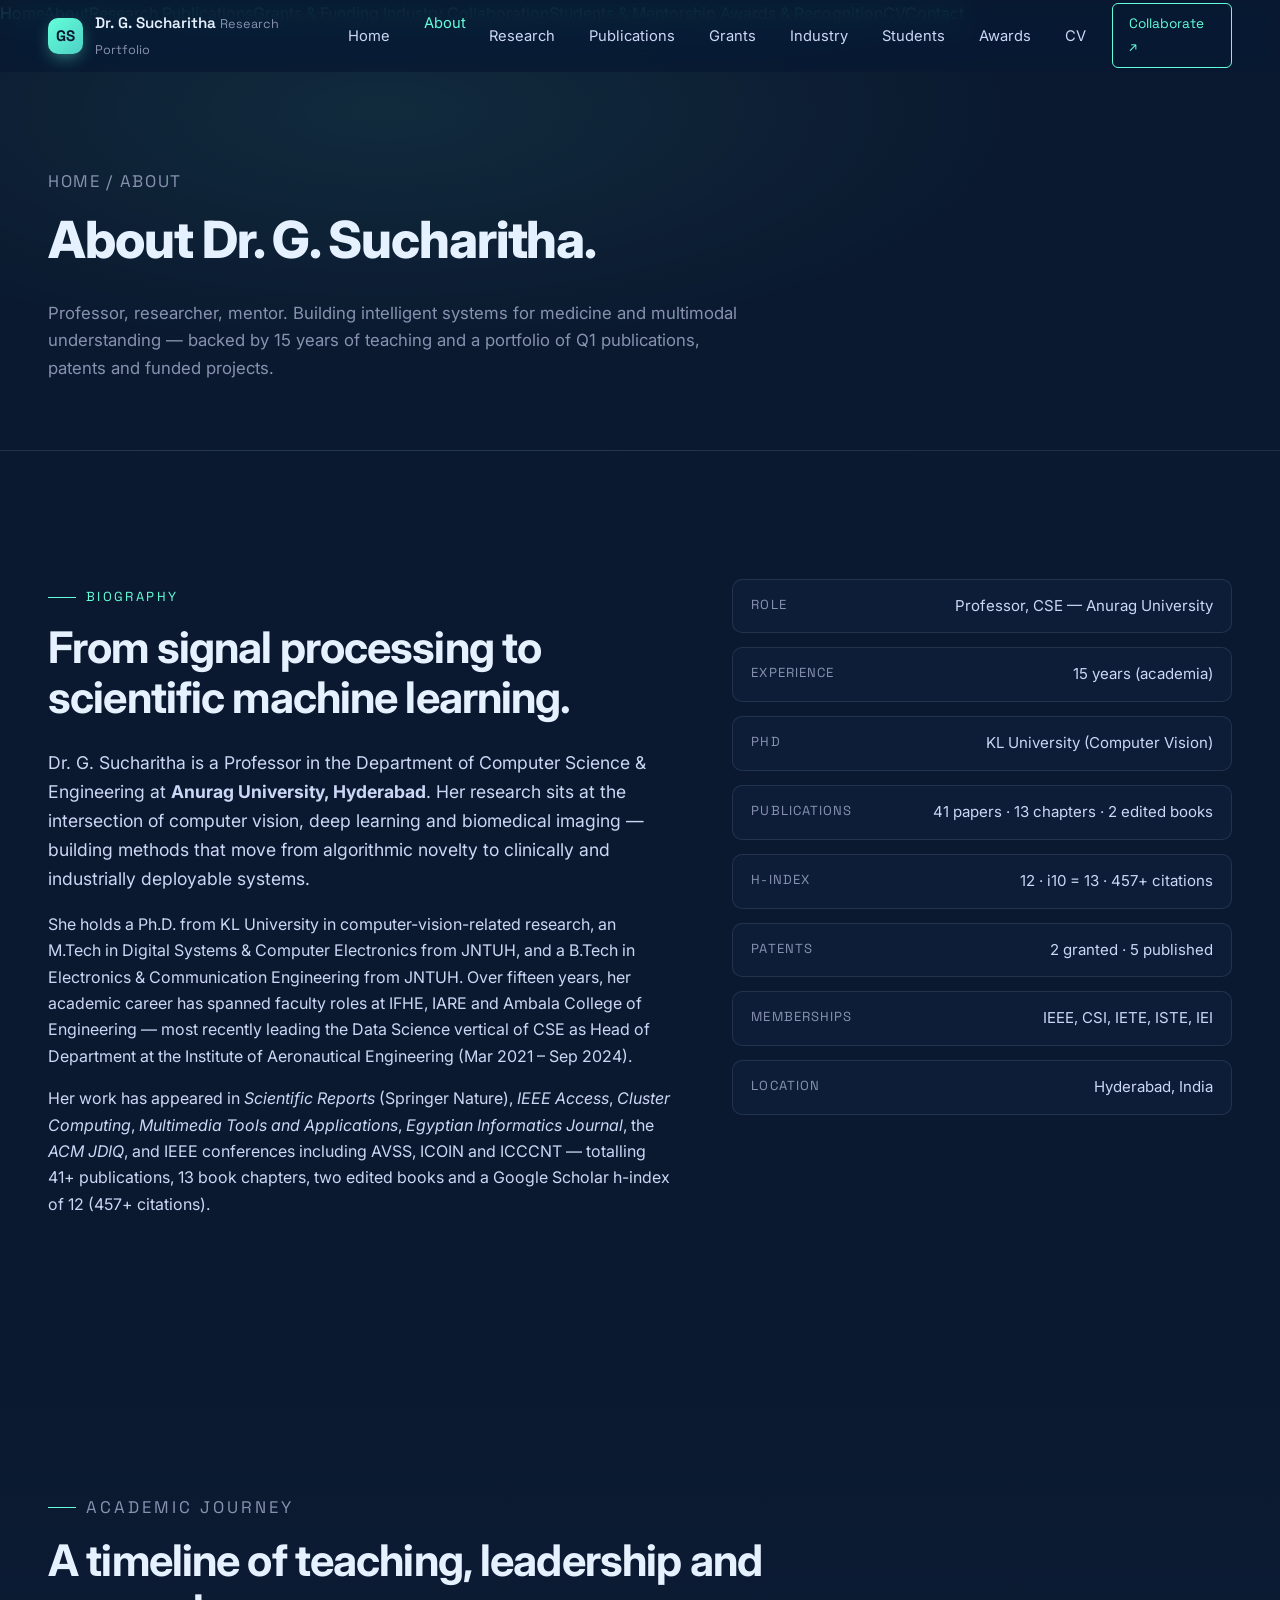
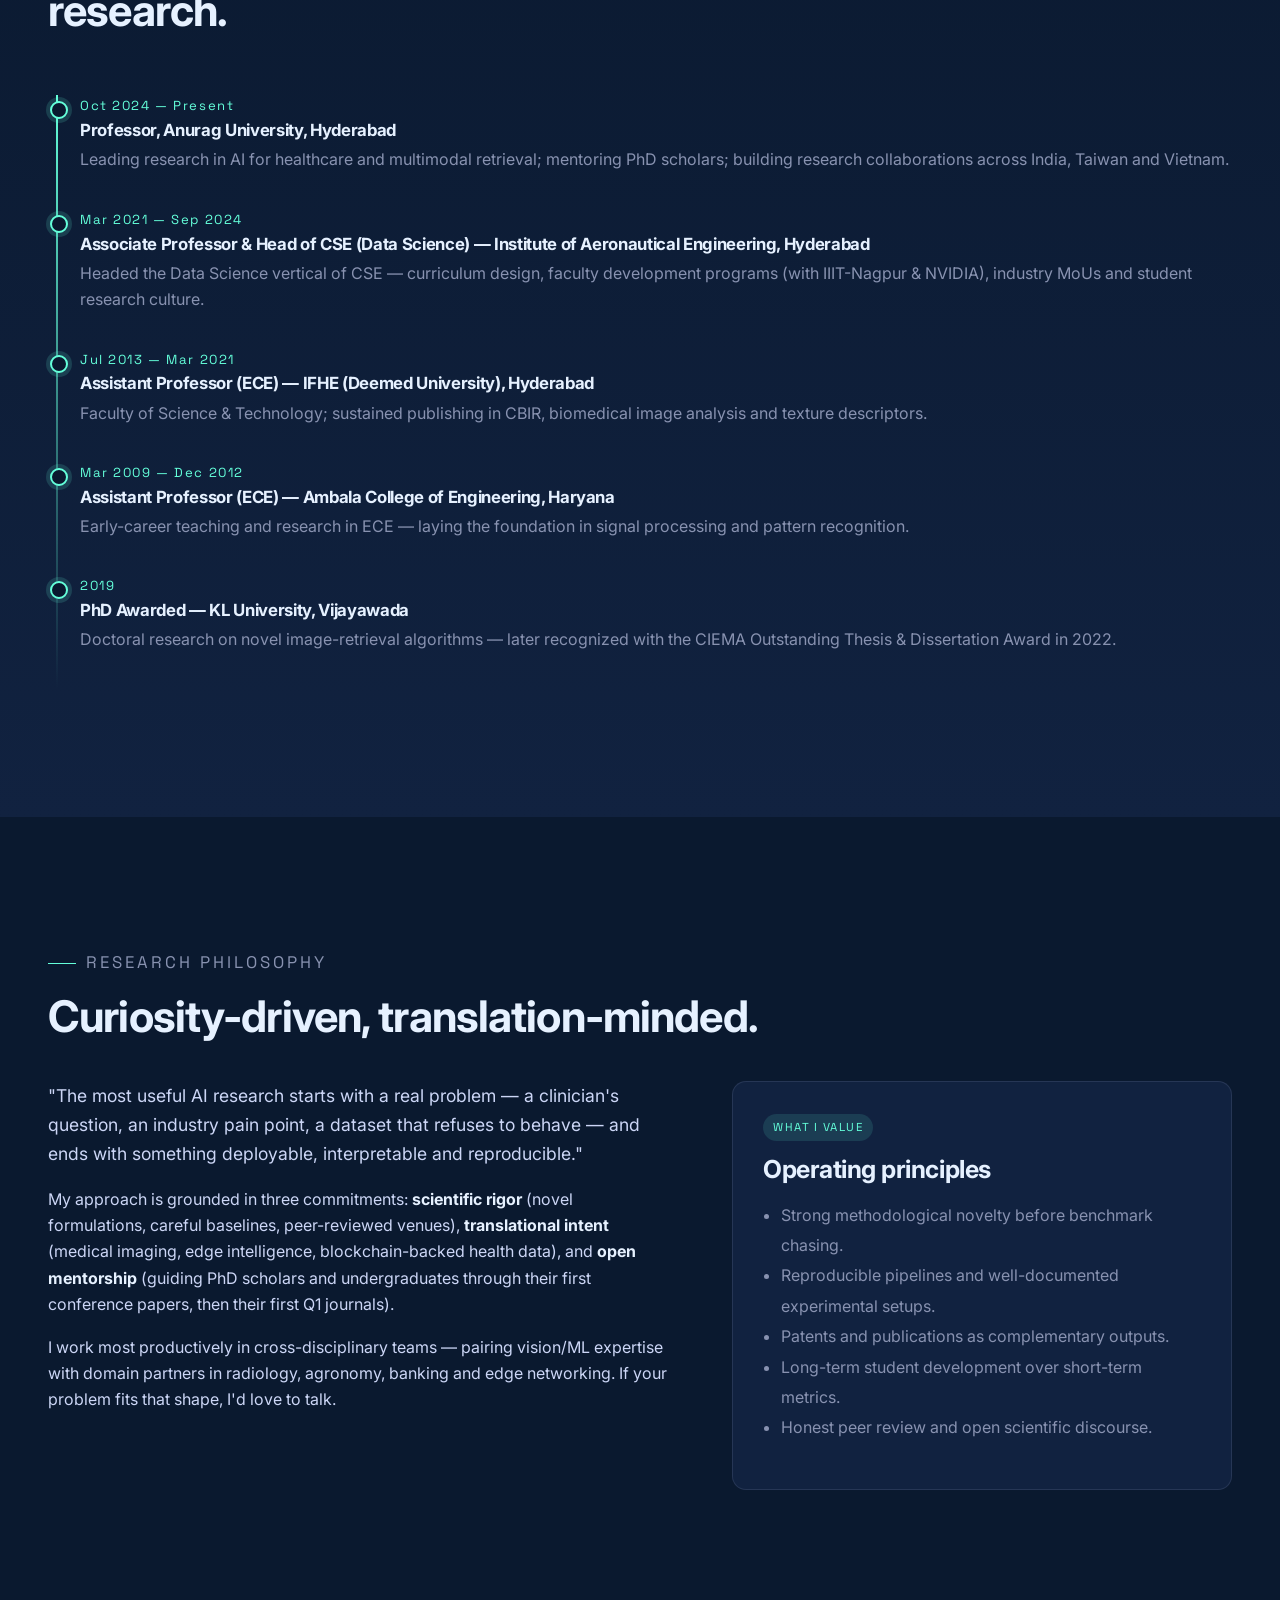
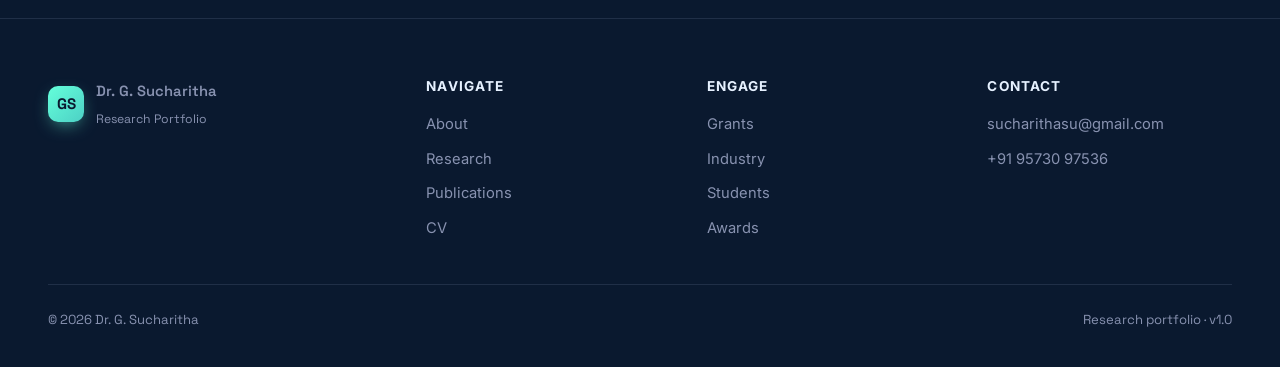
==== about.html @ 59e5d4a0 "Add files via upload" ====
<!DOCTYPE html>
<html lang="en">
<head>
<meta charset="UTF-8" />
<meta name="viewport" content="width=device-width, initial-scale=1" />
<title>About · Dr. G. Sucharitha</title>
<meta name="description" content="Academic biography, journey and research philosophy of Dr. G. Sucharitha, Professor of CSE." />
<link rel="preconnect" href="https://fonts.googleapis.com" />
<link rel="preconnect" href="https://fonts.gstatic.com" crossorigin />
<link href="https://fonts.googleapis.com/css2?family=Inter:wght@400;500;600;700;800&family=Space+Grotesk:wght@500;600;700&display=swap" rel="stylesheet" />
<link rel="stylesheet" href="assets/css/style.css" />
</head>
<body>
<div class="scroll-bar"></div>

<header class="nav">
  <div class="container nav-inner">
    <a href="index.html" class="brand"><span class="brand-mark">GS</span><span>Dr. G. Sucharitha <small>Research Portfolio</small></span></a>
    <nav><ul class="nav-links">
      <li><a href="index.html">Home</a></li><li><a href="about.html">About</a></li>
      <li><a href="research.html">Research</a></li><li><a href="publications.html">Publications</a></li>
      <li><a href="grants.html">Grants</a></li><li><a href="industry.html">Industry</a></li>
      <li><a href="students.html">Students</a></li><li><a href="awards.html">Awards</a></li>
      <li><a href="cv.html">CV</a></li>
    </ul></nav>
    <a class="nav-cta" href="contact.html">Collaborate ↗</a>
    <button class="nav-burger" aria-label="Menu" aria-expanded="false">
      <svg viewBox="0 0 24 24" fill="none" stroke="currentColor" stroke-width="2"><path d="M3 6h18M3 12h18M3 18h18"/></svg>
    </button>
  </div>
</header>
<div class="nav-drawer">
  <a href="index.html">Home</a><a href="about.html">About</a><a href="research.html">Research</a>
  <a href="publications.html">Publications</a><a href="grants.html">Grants &amp; Funding</a>
  <a href="industry.html">Industry Collaboration</a><a href="students.html">Students &amp; Mentorship</a>
  <a href="awards.html">Awards &amp; Recognition</a><a href="cv.html">CV</a><a href="contact.html">Contact</a>
</div>

<main>

<section class="page-head">
  <div class="container">
    <p class="crumbs"><a href="index.html">Home</a> / About</p>
    <h1>About Dr. G. Sucharitha.</h1>
    <p>Professor, researcher, mentor. Building intelligent systems for medicine and multimodal understanding — backed by 15 years of teaching and a portfolio of Q1 publications, patents and funded projects.</p>
  </div>
</section>

<section class="section">
  <div class="container two-col">
    <div class="reveal">
      <p class="eyebrow">Biography</p>
      <h2>From signal processing to scientific machine learning.</h2>
      <p class="lead">Dr. G. Sucharitha is a Professor in the Department of Computer Science &amp; Engineering at <strong>Anurag University, Hyderabad</strong>. Her research sits at the intersection of computer vision, deep learning and biomedical imaging — building methods that move from algorithmic novelty to clinically and industrially deployable systems.</p>
      <p>She holds a Ph.D. from KL University in computer-vision-related research, an M.Tech in Digital Systems &amp; Computer Electronics from JNTUH, and a B.Tech in Electronics &amp; Communication Engineering from JNTUH. Over fifteen years, her academic career has spanned faculty roles at IFHE, IARE and Ambala College of Engineering — most recently leading the Data Science vertical of CSE as Head of Department at the Institute of Aeronautical Engineering (Mar 2021 – Sep 2024).</p>
      <p>Her work has appeared in <em>Scientific Reports</em> (Springer Nature), <em>IEEE Access</em>, <em>Cluster Computing</em>, <em>Multimedia Tools and Applications</em>, <em>Egyptian Informatics Journal</em>, the <em>ACM JDIQ</em>, and IEEE conferences including AVSS, ICOIN and ICCCNT — totalling 41+ publications, 13 book chapters, two edited books and a Google Scholar h-index of 12 (457+ citations).</p>
    </div>

    <aside class="reveal reveal-delay-1">
      <ul class="fact-list">
        <li><span class="k">Role</span><span>Professor, CSE — Anurag University</span></li>
        <li><span class="k">Experience</span><span>15 years (academia)</span></li>
        <li><span class="k">PhD</span><span>KL University (Computer Vision)</span></li>
        <li><span class="k">Publications</span><span>41 papers · 13 chapters · 2 edited books</span></li>
        <li><span class="k">h-index</span><span>12 · i10 = 13 · 457+ citations</span></li>
        <li><span class="k">Patents</span><span>2 granted · 5 published</span></li>
        <li><span class="k">Memberships</span><span>IEEE, CSI, IETE, ISTE, IEI</span></li>
        <li><span class="k">Location</span><span>Hyderabad, India</span></li>
      </ul>
    </aside>
  </div>
</section>

<section class="section section-alt">
  <div class="container">
    <div class="section-title reveal">
      <p class="eyebrow">Academic Journey</p>
      <h2>A timeline of teaching, leadership and research.</h2>
    </div>

    <div class="timeline">
      <div class="tl-item reveal">
        <div class="tl-year">Oct 2024 — Present</div>
        <h4>Professor, Anurag University, Hyderabad</h4>
        <p>Leading research in AI for healthcare and multimodal retrieval; mentoring PhD scholars; building research collaborations across India, Taiwan and Vietnam.</p>
      </div>
      <div class="tl-item reveal">
        <div class="tl-year">Mar 2021 — Sep 2024</div>
        <h4>Associate Professor &amp; Head of CSE (Data Science) — Institute of Aeronautical Engineering, Hyderabad</h4>
        <p>Headed the Data Science vertical of CSE — curriculum design, faculty development programs (with IIIT-Nagpur &amp; NVIDIA), industry MoUs and student research culture.</p>
      </div>
      <div class="tl-item reveal">
        <div class="tl-year">Jul 2013 — Mar 2021</div>
        <h4>Assistant Professor (ECE) — IFHE (Deemed University), Hyderabad</h4>
        <p>Faculty of Science &amp; Technology; sustained publishing in CBIR, biomedical image analysis and texture descriptors.</p>
      </div>
      <div class="tl-item reveal">
        <div class="tl-year">Mar 2009 — Dec 2012</div>
        <h4>Assistant Professor (ECE) — Ambala College of Engineering, Haryana</h4>
        <p>Early-career teaching and research in ECE — laying the foundation in signal processing and pattern recognition.</p>
      </div>
      <div class="tl-item reveal">
        <div class="tl-year">2019</div>
        <h4>PhD Awarded — KL University, Vijayawada</h4>
        <p>Doctoral research on novel image-retrieval algorithms — later recognized with the CIEMA Outstanding Thesis &amp; Dissertation Award in 2022.</p>
      </div>
    </div>
  </div>
</section>

<section class="section">
  <div class="container">
    <div class="section-title reveal" style="margin-bottom:40px;">
      <p class="eyebrow">Research Philosophy</p>
      <h2>Curiosity-driven, translation-minded.</h2>
    </div>
    <div class="two-col">
      <div class="reveal">
        <p class="lead">"The most useful AI research starts with a real problem — a clinician's question, an industry pain point, a dataset that refuses to behave — and ends with something deployable, interpretable and reproducible."</p>
        <p>My approach is grounded in three commitments: <strong style="color:var(--c-text-strong)">scientific rigor</strong> (novel formulations, careful baselines, peer-reviewed venues), <strong style="color:var(--c-text-strong)">translational intent</strong> (medical imaging, edge intelligence, blockchain-backed health data), and <strong style="color:var(--c-text-strong)">open mentorship</strong> (guiding PhD scholars and undergraduates through their first conference papers, then their first Q1 journals).</p>
        <p>I work most productively in cross-disciplinary teams — pairing vision/ML expertise with domain partners in radiology, agronomy, banking and edge networking. If your problem fits that shape, I'd love to talk.</p>
      </div>
      <div class="reveal reveal-delay-1">
        <div class="card">
          <span class="card-tag">What I value</span>
          <h3>Operating principles</h3>
          <ul style="padding-left: 18px; color: var(--c-muted); line-height: 1.9;">
            <li>Strong methodological novelty before benchmark chasing.</li>
            <li>Reproducible pipelines and well-documented experimental setups.</li>
            <li>Patents and publications as complementary outputs.</li>
            <li>Long-term student development over short-term metrics.</li>
            <li>Honest peer review and open scientific discourse.</li>
          </ul>
        </div>
      </div>
    </div>
  </div>
</section>

</main>

<footer class="footer">
  <div class="container">
    <div class="footer-grid">
      <div><a href="index.html" class="brand"><span class="brand-mark">GS</span><span>Dr. G. Sucharitha <small>Research Portfolio</small></span></a></div>
      <div><h5>Navigate</h5><ul><li><a href="about.html">About</a></li><li><a href="research.html">Research</a></li><li><a href="publications.html">Publications</a></li><li><a href="cv.html">CV</a></li></ul></div>
      <div><h5>Engage</h5><ul><li><a href="grants.html">Grants</a></li><li><a href="industry.html">Industry</a></li><li><a href="students.html">Students</a></li><li><a href="awards.html">Awards</a></li></ul></div>
      <div><h5>Contact</h5><ul><li><a href="mailto:sucharithasu@gmail.com">sucharithasu@gmail.com</a></li><li><a href="tel:+919573097536">+91 95730 97536</a></li></ul></div>
    </div>
    <div class="footer-bottom"><span>© <span data-year>2026</span> Dr. G. Sucharitha</span><span>Research portfolio · v1.0</span></div>
  </div>
</footer>

<script src="assets/js/main.js"></script>
</body>
</html>
---- assets/css/style.css ----
/* =========================================================
   Dr. G. Sucharitha — Research & Academic Portfolio
   Premium design system
   ========================================================= */

:root {
  --c-bg: #0A192F;
  --c-bg-alt: #112240;
  --c-bg-soft: #0E1F3D;
  --c-accent: #64FFDA;
  --c-accent-soft: rgba(100, 255, 218, 0.12);
  --c-accent-line: rgba(100, 255, 218, 0.32);
  --c-muted: #8892B0;
  --c-text: #CCD6F6;
  --c-text-strong: #E6F1FF;
  --c-light: #F8FAFC;
  --c-white: #FFFFFF;
  --c-border: rgba(136, 146, 176, 0.18);

  --grad-hero: radial-gradient(ellipse at 20% 0%, rgba(100, 255, 218, 0.10), transparent 50%),
               radial-gradient(ellipse at 80% 30%, rgba(83, 100, 255, 0.10), transparent 60%),
               linear-gradient(180deg, #0A192F 0%, #0A192F 100%);

  --shadow-card: 0 10px 30px -15px rgba(2, 12, 27, 0.7);
  --shadow-card-hover: 0 20px 30px -15px rgba(2, 12, 27, 0.7);
  --shadow-glow: 0 0 40px rgba(100, 255, 218, 0.15);

  --radius-sm: 8px;
  --radius-md: 14px;
  --radius-lg: 22px;

  --font-sans: "Inter", system-ui, -apple-system, "Segoe UI", Roboto, Helvetica, Arial, sans-serif;
  --font-mono: "Space Grotesk", "JetBrains Mono", ui-monospace, SFMono-Regular, Menlo, monospace;

  --nav-h: 72px;
  --container: 1240px;

  --ease-out: cubic-bezier(0.22, 1, 0.36, 1);
  --ease-in-out: cubic-bezier(0.65, 0.05, 0.36, 1);
}

* { box-sizing: border-box; }

html { scroll-behavior: smooth; -webkit-text-size-adjust: 100%; }

body {
  margin: 0;
  font-family: var(--font-sans);
  font-size: 16px;
  line-height: 1.65;
  color: var(--c-text);
  background: var(--c-bg);
  -webkit-font-smoothing: antialiased;
  -moz-osx-font-smoothing: grayscale;
  overflow-x: hidden;
}

img, svg, canvas { display: block; max-width: 100%; }

a { color: var(--c-accent); text-decoration: none; transition: color .25s var(--ease-out); }
a:hover { color: var(--c-text-strong); }

::selection { background: var(--c-accent); color: var(--c-bg); }

button { font-family: inherit; cursor: pointer; }

h1, h2, h3, h4, h5 {
  font-family: var(--font-sans);
  font-weight: 700;
  color: var(--c-text-strong);
  line-height: 1.15;
  margin: 0 0 .6em;
  letter-spacing: -0.02em;
}

h1 { font-size: clamp(2.4rem, 5.4vw, 4.4rem); font-weight: 800; }
h2 { font-size: clamp(1.9rem, 3.4vw, 2.8rem); }
h3 { font-size: clamp(1.25rem, 2vw, 1.55rem); }
h4 { font-size: 1.05rem; }

p { margin: 0 0 1em; color: var(--c-text); }

.container { width: 100%; max-width: var(--container); margin: 0 auto; padding: 0 28px; }

.eyebrow {
  display: inline-flex; align-items: center; gap: 10px;
  font-family: var(--font-mono);
  font-size: 0.82rem;
  letter-spacing: 0.18em;
  text-transform: uppercase;
  color: var(--c-accent);
  margin-bottom: 14px;
}
.eyebrow::before {
  content: ""; width: 28px; height: 1px; background: var(--c-accent);
}

.section { padding: clamp(70px, 10vw, 130px) 0; position: relative; }
.section-title { max-width: 720px; margin-bottom: 60px; }
.section-title h2 { margin: 0 0 14px; }
.section-title p { color: var(--c-muted); font-size: 1.05rem; }

.section-alt { background: linear-gradient(180deg, var(--c-bg) 0%, var(--c-bg-alt) 100%); }

.divider { height: 1px; background: var(--c-border); margin: 60px 0; }

/* ---------- Top Navigation ---------- */
.nav {
  position: fixed; top: 0; left: 0; right: 0; z-index: 100;
  height: var(--nav-h);
  display: flex; align-items: center;
  background: rgba(10, 25, 47, 0.78);
  backdrop-filter: saturate(180%) blur(14px);
  -webkit-backdrop-filter: saturate(180%) blur(14px);
  border-bottom: 1px solid transparent;
  transition: border-color .3s var(--ease-out), background .3s var(--ease-out), height .3s var(--ease-out);
}
.nav.scrolled { border-bottom-color: var(--c-border); height: 60px; background: rgba(10, 25, 47, 0.92); }
.nav-inner { width: 100%; display: flex; align-items: center; justify-content: space-between; }
.brand {
  font-family: var(--font-mono); font-weight: 600; font-size: 0.95rem;
  color: var(--c-text-strong); display: inline-flex; align-items: center; gap: 12px;
}
.brand-mark {
  width: 36px; height: 36px; border-radius: 10px;
  display: grid; place-items: center;
  background: linear-gradient(135deg, var(--c-accent), #4dd0c5);
  color: var(--c-bg); font-weight: 800; font-family: var(--font-mono); font-size: 0.95rem;
  box-shadow: 0 6px 20px -8px var(--c-accent);
}
.brand small { color: var(--c-muted); font-weight: 400; }

.nav-links { display: flex; align-items: center; gap: 6px; list-style: none; margin: 0; padding: 0; }
.nav-links a {
  position: relative;
  font-size: 0.92rem; color: var(--c-text); padding: 10px 14px;
  border-radius: 8px;
  transition: color .2s var(--ease-out), background .2s var(--ease-out);
}
.nav-links a:hover { color: var(--c-accent); background: var(--c-accent-soft); }
.nav-links a.active { color: var(--c-accent); }
.nav-links a.active::after {
  content: ""; position: absolute; left: 14px; right: 14px; bottom: 4px;
  height: 2px; background: var(--c-accent); border-radius: 2px;
}

.nav-cta {
  margin-left: 12px;
  font-family: var(--font-mono); font-size: 0.85rem;
  padding: 9px 16px; border: 1px solid var(--c-accent);
  border-radius: 6px; color: var(--c-accent);
  background: transparent; transition: background .25s var(--ease-out);
}
.nav-cta:hover { background: var(--c-accent-soft); }

.nav-burger {
  display: none; width: 44px; height: 44px;
  background: transparent; border: 1px solid var(--c-border);
  border-radius: 8px; color: var(--c-accent);
  align-items: center; justify-content: center;
}
.nav-burger svg { width: 22px; height: 22px; }

@media (max-width: 980px) {
  .nav-links, .nav-cta { display: none; }
  .nav-burger { display: inline-flex; }
  .nav-drawer {
    position: fixed; inset: var(--nav-h) 0 0 0;
    background: rgba(10, 25, 47, 0.97); backdrop-filter: blur(14px);
    padding: 30px 24px; display: none; flex-direction: column; gap: 8px;
    z-index: 99; overflow-y: auto;
  }
  .nav-drawer.open { display: flex; }
  .nav-drawer a {
    color: var(--c-text-strong); padding: 14px 16px; border-radius: 10px;
    border: 1px solid var(--c-border); font-size: 1rem;
  }
  .nav-drawer a.active { border-color: var(--c-accent); color: var(--c-accent); }
}

/* ---------- Buttons ---------- */
.btn {
  display: inline-flex; align-items: center; gap: 10px;
  padding: 14px 24px;
  font-family: var(--font-mono); font-size: 0.92rem; font-weight: 500;
  border-radius: 8px; border: 1px solid transparent;
  cursor: pointer; transition: all .25s var(--ease-out);
  text-decoration: none;
}
.btn svg { width: 16px; height: 16px; }
.btn-primary {
  background: var(--c-accent); color: var(--c-bg); font-weight: 600;
  box-shadow: 0 10px 30px -10px rgba(100, 255, 218, 0.5);
}
.btn-primary:hover { transform: translateY(-3px); box-shadow: 0 18px 40px -10px rgba(100, 255, 218, 0.55); color: var(--c-bg); }
.btn-ghost { background: transparent; color: var(--c-accent); border-color: var(--c-accent); }
.btn-ghost:hover { background: var(--c-accent-soft); transform: translateY(-3px); }
.btn-dark { background: rgba(255,255,255,0.04); color: var(--c-text-strong); border-color: var(--c-border); }
.btn-dark:hover { border-color: var(--c-accent); color: var(--c-accent); }

/* ---------- Hero ---------- */
.hero {
  position: relative; min-height: 100vh; display: flex; align-items: center;
  padding: calc(var(--nav-h) + 40px) 0 60px;
  background: var(--grad-hero);
  overflow: hidden;
}
.hero-canvas {
  position: absolute; inset: 0; z-index: 0;
}
.hero-canvas::after {
  content: ""; position: absolute; inset: 0; pointer-events: none;
  background: radial-gradient(ellipse at center, transparent 0%, rgba(10, 25, 47, 0.55) 70%, var(--c-bg) 100%);
}
.hero-grid {
  position: absolute; inset: 0; z-index: 0; opacity: 0.35; pointer-events: none;
  background-image:
    linear-gradient(rgba(100, 255, 218, 0.04) 1px, transparent 1px),
    linear-gradient(90deg, rgba(100, 255, 218, 0.04) 1px, transparent 1px);
  background-size: 60px 60px;
  mask-image: radial-gradient(ellipse at center, black 30%, transparent 75%);
  -webkit-mask-image: radial-gradient(ellipse at center, black 30%, transparent 75%);
}
.hero-inner { position: relative; z-index: 1; max-width: 980px; }
.hero h1 {
  background: linear-gradient(120deg, #E6F1FF 0%, #64FFDA 50%, #E6F1FF 100%);
  -webkit-background-clip: text; background-clip: text; color: transparent;
}
.hero-statement {
  font-size: clamp(1.1rem, 1.6vw, 1.35rem);
  color: var(--c-muted); max-width: 720px; margin: 0 0 36px;
}
.hero-actions { display: flex; gap: 14px; flex-wrap: wrap; }

.hero-meta {
  position: absolute; bottom: 32px; left: 0; right: 0; z-index: 1;
  display: flex; justify-content: space-between; align-items: center;
  color: var(--c-muted); font-family: var(--font-mono); font-size: 0.78rem;
  letter-spacing: 0.16em; text-transform: uppercase;
}
.hero-meta-line { display: flex; align-items: center; gap: 12px; }
.hero-meta .dot { width: 8px; height: 8px; border-radius: 50%; background: var(--c-accent);
  box-shadow: 0 0 0 0 rgba(100, 255, 218, 0.6); animation: pulse 2.4s infinite; }
@keyframes pulse {
  0% { box-shadow: 0 0 0 0 rgba(100, 255, 218, 0.55); }
  70% { box-shadow: 0 0 0 12px rgba(100, 255, 218, 0); }
  100% { box-shadow: 0 0 0 0 rgba(100, 255, 218, 0); }
}

/* ---------- Stats / Counters ---------- */
.stats {
  display: grid; grid-template-columns: repeat(5, minmax(0, 1fr));
  gap: 14px; padding: 36px; border-radius: var(--radius-lg);
  background: linear-gradient(180deg, rgba(17, 34, 64, 0.6), rgba(17, 34, 64, 0.3));
  border: 1px solid var(--c-border);
  backdrop-filter: blur(8px);
}
.stat { text-align: left; padding: 12px 16px; border-left: 2px solid var(--c-accent-line); }
.stat-num {
  font-family: var(--font-mono); font-weight: 700; color: var(--c-accent);
  font-size: clamp(1.8rem, 3.2vw, 2.6rem); line-height: 1; display: block;
  letter-spacing: -0.02em;
}
.stat-label {
  display: block; margin-top: 10px; color: var(--c-muted);
  font-size: 0.82rem; letter-spacing: 0.08em; text-transform: uppercase;
}
@media (max-width: 880px) { .stats { grid-template-columns: repeat(2, 1fr); } }
@media (max-width: 480px) { .stats { grid-template-columns: 1fr; padding: 24px; } }

/* ---------- Cards ---------- */
.grid { display: grid; gap: 24px; }
.grid-3 { grid-template-columns: repeat(3, minmax(0, 1fr)); }
.grid-2 { grid-template-columns: repeat(2, minmax(0, 1fr)); }
@media (max-width: 900px) { .grid-3 { grid-template-columns: repeat(2, 1fr); } }
@media (max-width: 620px) { .grid-3, .grid-2 { grid-template-columns: 1fr; } }

.card {
  position: relative;
  padding: 30px;
  border-radius: var(--radius-md);
  background: var(--c-bg-alt);
  border: 1px solid var(--c-border);
  transition: transform .35s var(--ease-out), border-color .35s var(--ease-out), box-shadow .35s var(--ease-out);
  overflow: hidden;
}
.card::before {
  content: ""; position: absolute; inset: 0; border-radius: inherit; pointer-events: none;
  background: radial-gradient(600px circle at var(--mx, 50%) var(--my, 50%), rgba(100, 255, 218, 0.08), transparent 40%);
  opacity: 0; transition: opacity .3s var(--ease-out);
}
.card:hover { transform: translateY(-6px); border-color: var(--c-accent-line); box-shadow: var(--shadow-card-hover); }
.card:hover::before { opacity: 1; }
.card h3 { color: var(--c-text-strong); margin-bottom: 12px; }
.card p { color: var(--c-muted); }
.card-icon {
  width: 48px; height: 48px; border-radius: 12px;
  display: grid; place-items: center; margin-bottom: 20px;
  background: var(--c-accent-soft); color: var(--c-accent);
  font-family: var(--font-mono);
}
.card-icon svg { width: 24px; height: 24px; }

.card-tag {
  display: inline-flex; align-items: center; gap: 6px;
  font-family: var(--font-mono); font-size: 0.72rem; letter-spacing: 0.12em; text-transform: uppercase;
  color: var(--c-accent); background: var(--c-accent-soft);
  padding: 4px 10px; border-radius: 20px; margin-bottom: 14px;
}

/* ---------- Domain Cards (Interactive) ---------- */
.domain-card {
  cursor: default;
}
.domain-card .arrow {
  position: absolute; top: 24px; right: 24px;
  color: var(--c-accent); transition: transform .3s var(--ease-out);
}
.domain-card:hover .arrow { transform: translate(4px, -4px); }

/* ---------- Publication Cards ---------- */
.pub-card {
  padding: 26px 28px;
  border-radius: var(--radius-md);
  background: var(--c-bg-alt);
  border: 1px solid var(--c-border);
  margin-bottom: 16px;
  transition: border-color .25s var(--ease-out), transform .25s var(--ease-out);
}
.pub-card:hover { border-color: var(--c-accent-line); transform: translateX(4px); }
.pub-card-meta {
  display: flex; gap: 10px; align-items: center; flex-wrap: wrap;
  margin-bottom: 12px; font-family: var(--font-mono); font-size: 0.78rem;
}
.pub-type {
  padding: 3px 10px; border-radius: 4px; letter-spacing: 0.06em;
  text-transform: uppercase; font-size: 0.7rem;
}
.pub-type.journal { background: rgba(100, 255, 218, 0.12); color: var(--c-accent); }
.pub-type.conference { background: rgba(255, 184, 108, 0.14); color: #FFB86C; }
.pub-type.book { background: rgba(189, 147, 249, 0.14); color: #BD93F9; }
.pub-type.patent { background: rgba(80, 250, 123, 0.14); color: #50FA7B; }
.pub-year { color: var(--c-muted); }
.pub-card h4 {
  font-size: 1.05rem; color: var(--c-text-strong); margin-bottom: 8px; line-height: 1.4;
}
.pub-venue { color: var(--c-muted); font-size: 0.92rem; margin-bottom: 8px; }
.pub-venue em { color: var(--c-text); font-style: normal; }
.pub-extra {
  display: flex; gap: 16px; font-family: var(--font-mono); font-size: 0.78rem;
  color: var(--c-muted); flex-wrap: wrap; margin-top: 8px;
}
.pub-extra a { color: var(--c-accent); }

/* ---------- Publications Toolbar ---------- */
.pub-toolbar {
  display: flex; gap: 16px; align-items: center; flex-wrap: wrap;
  margin-bottom: 30px;
}
.pub-search {
  flex: 1 1 280px; min-width: 0;
  display: flex; align-items: center; gap: 10px;
  padding: 14px 18px; background: var(--c-bg-alt);
  border: 1px solid var(--c-border); border-radius: var(--radius-sm);
  transition: border-color .25s var(--ease-out);
}
.pub-search:focus-within { border-color: var(--c-accent); }
.pub-search svg { color: var(--c-muted); width: 18px; height: 18px; }
.pub-search input {
  flex: 1; background: transparent; border: none; outline: none;
  color: var(--c-text-strong); font-family: var(--font-sans); font-size: 0.95rem;
}
.pub-filters { display: flex; gap: 8px; flex-wrap: wrap; }
.pub-filter {
  padding: 12px 18px; border-radius: 6px; border: 1px solid var(--c-border);
  background: transparent; color: var(--c-muted); font-family: var(--font-mono);
  font-size: 0.82rem;
  transition: all .25s var(--ease-out);
}
.pub-filter:hover { color: var(--c-accent); border-color: var(--c-accent-line); }
.pub-filter.active { background: var(--c-accent-soft); color: var(--c-accent); border-color: var(--c-accent); }

.pub-count {
  color: var(--c-muted); font-family: var(--font-mono); font-size: 0.85rem;
  margin-bottom: 20px;
}
.pub-empty {
  padding: 60px; text-align: center; color: var(--c-muted);
  border: 1px dashed var(--c-border); border-radius: var(--radius-md);
}

/* ---------- Timeline ---------- */
.timeline { position: relative; padding-left: 32px; }
.timeline::before {
  content: ""; position: absolute; left: 8px; top: 0; bottom: 0;
  width: 2px; background: linear-gradient(180deg, var(--c-accent), transparent);
}
.tl-item { position: relative; padding-bottom: 36px; }
.tl-item::before {
  content: ""; position: absolute; left: -30px; top: 6px;
  width: 14px; height: 14px; border-radius: 50%;
  background: var(--c-bg); border: 2px solid var(--c-accent);
  box-shadow: 0 0 0 4px rgba(100, 255, 218, 0.15);
}
.tl-year {
  font-family: var(--font-mono); font-size: 0.82rem; color: var(--c-accent);
  letter-spacing: 0.12em;
}
.tl-item h4 { margin: 4px 0 6px; color: var(--c-text-strong); }
.tl-item p { margin: 0; color: var(--c-muted); }

/* ---------- Footer ---------- */
.footer {
  border-top: 1px solid var(--c-border);
  padding: 60px 0 36px; background: var(--c-bg);
}
.footer-grid {
  display: grid; grid-template-columns: 1.4fr 1fr 1fr 1fr; gap: 36px;
  margin-bottom: 36px;
}
@media (max-width: 880px) { .footer-grid { grid-template-columns: 1fr 1fr; } }
@media (max-width: 520px) { .footer-grid { grid-template-columns: 1fr; } }
.footer h5 { color: var(--c-text-strong); margin-bottom: 16px; font-size: 0.85rem;
  letter-spacing: 0.08em; text-transform: uppercase; }
.footer ul { list-style: none; padding: 0; margin: 0; }
.footer li { margin-bottom: 8px; }
.footer a { color: var(--c-muted); font-size: 0.92rem; }
.footer a:hover { color: var(--c-accent); }
.footer .brand small { display: block; margin-top: 6px; color: var(--c-muted); }
.footer-bottom {
  display: flex; justify-content: space-between; flex-wrap: wrap; gap: 12px;
  padding-top: 24px; border-top: 1px solid var(--c-border);
  font-family: var(--font-mono); font-size: 0.82rem; color: var(--c-muted);
}

/* ---------- Reveal animations ---------- */
.reveal { opacity: 0; transform: translateY(28px); transition: opacity .8s var(--ease-out), transform .8s var(--ease-out); }
.reveal.in { opacity: 1; transform: none; }
.reveal-delay-1 { transition-delay: .08s; }
.reveal-delay-2 { transition-delay: .16s; }
.reveal-delay-3 { transition-delay: .24s; }
.reveal-delay-4 { transition-delay: .32s; }

@media (prefers-reduced-motion: reduce) {
  .reveal { opacity: 1; transform: none; transition: none; }
  .hero-canvas { display: none; }
  *, *::before, *::after { animation: none !important; transition: none !important; }
}

/* ---------- Page Header (sub pages) ---------- */
.page-head {
  padding: calc(var(--nav-h) + 70px) 0 50px;
  background:
    radial-gradient(ellipse at 30% 20%, rgba(100, 255, 218, 0.08), transparent 50%),
    var(--c-bg);
  border-bottom: 1px solid var(--c-border);
}
.page-head h1 { font-size: clamp(2rem, 4vw, 3.2rem); }
.page-head p { color: var(--c-muted); max-width: 700px; font-size: 1.05rem; }
.crumbs {
  font-family: var(--font-mono); font-size: 0.82rem;
  color: var(--c-muted); letter-spacing: 0.1em; text-transform: uppercase;
  margin-bottom: 14px;
}
.crumbs a { color: var(--c-muted); }
.crumbs a:hover { color: var(--c-accent); }

/* ---------- Forms ---------- */
.form { display: grid; gap: 16px; }
.form-row { display: grid; gap: 16px; grid-template-columns: 1fr 1fr; }
@media (max-width: 620px) { .form-row { grid-template-columns: 1fr; } }
.field { display: flex; flex-direction: column; gap: 6px; }
.field label { font-family: var(--font-mono); font-size: 0.78rem; letter-spacing: 0.1em;
  text-transform: uppercase; color: var(--c-muted); }
.field input, .field select, .field textarea {
  background: var(--c-bg-alt); border: 1px solid var(--c-border);
  color: var(--c-text-strong); padding: 14px 16px; border-radius: var(--radius-sm);
  font-family: var(--font-sans); font-size: 0.96rem; outline: none;
  transition: border-color .2s var(--ease-out);
}
.field input:focus, .field select:focus, .field textarea:focus { border-color: var(--c-accent); }
.field textarea { min-height: 140px; resize: vertical; }

/* ---------- Two-column ---------- */
.two-col { display: grid; grid-template-columns: 1.25fr 1fr; gap: 60px; align-items: start; }
@media (max-width: 900px) { .two-col { grid-template-columns: 1fr; } }

.fact-list { list-style: none; padding: 0; margin: 0; display: grid; gap: 14px; }
.fact-list li {
  padding: 14px 18px; border-radius: 10px; border: 1px solid var(--c-border);
  background: rgba(17, 34, 64, 0.5); color: var(--c-text);
  display: flex; justify-content: space-between; gap: 12px; font-size: 0.94rem;
}
.fact-list .k { color: var(--c-muted); font-family: var(--font-mono); font-size: 0.82rem;
  letter-spacing: 0.08em; text-transform: uppercase; }

/* ---------- Awards / Badges ---------- */
.badge-list { display: grid; gap: 14px; }
.badge {
  padding: 18px 20px; border-radius: 12px;
  background: var(--c-bg-alt); border: 1px solid var(--c-border);
  display: grid; grid-template-columns: 56px 1fr auto; gap: 16px; align-items: center;
}
.badge .ico {
  width: 56px; height: 56px; border-radius: 12px;
  display: grid; place-items: center;
  background: var(--c-accent-soft); color: var(--c-accent);
}
.badge h4 { margin: 0 0 4px; }
.badge p { margin: 0; color: var(--c-muted); font-size: 0.9rem; }
.badge .when { font-family: var(--font-mono); color: var(--c-muted); font-size: 0.82rem; }

/* ---------- Globe ---------- */
.globe-wrap {
  position: relative;
  height: 480px; border-radius: var(--radius-lg);
  background: radial-gradient(ellipse at center, rgba(100, 255, 218, 0.08), transparent 60%), var(--c-bg-alt);
  border: 1px solid var(--c-border); overflow: hidden;
}
.globe-wrap canvas { width: 100% !important; height: 100% !important; }
.globe-legend {
  position: absolute; left: 20px; bottom: 18px; color: var(--c-muted);
  font-family: var(--font-mono); font-size: 0.8rem; letter-spacing: 0.08em;
  text-transform: uppercase;
}
.globe-legend span { color: var(--c-accent); }

/* ---------- Misc ---------- */
.kicker { display: flex; gap: 10px; align-items: center; flex-wrap: wrap; }
.kicker .chip {
  padding: 6px 12px; border-radius: 20px;
  background: rgba(255, 255, 255, 0.04); border: 1px solid var(--c-border);
  color: var(--c-text); font-size: 0.82rem;
}
.lead { font-size: 1.1rem; color: var(--c-text); }

.scroll-bar {
  position: fixed; top: 0; left: 0; height: 2px; width: 0;
  background: var(--c-accent); z-index: 200; transition: width .1s linear;
}

/* CV inner styling */
.cv-section { margin-bottom: 40px; }
.cv-section h3 {
  display: inline-block;
  font-family: var(--font-mono); font-size: 0.9rem; letter-spacing: 0.16em;
  text-transform: uppercase; color: var(--c-accent); margin-bottom: 18px;
  padding-bottom: 6px; border-bottom: 1px solid var(--c-accent-line);
}
.cv-table { width: 100%; border-collapse: collapse; }
.cv-table td { padding: 12px 16px; border-bottom: 1px solid var(--c-border);
  color: var(--c-text); font-size: 0.94rem; vertical-align: top; }
.cv-table td:first-child { color: var(--c-muted); font-family: var(--font-mono);
  font-size: 0.82rem; width: 28%; letter-spacing: 0.06em; }

/* Hide PHP nav if old header included accidentally */
body > nav:not(.nav) { display: none; }

/* Citation GeoMap teaser card */
.geomap-teaser {
  padding: 50px;
  display: grid;
  grid-template-columns: 1.2fr 1fr;
  gap: 40px;
  align-items: center;
}
@media (max-width: 820px) {
  .geomap-teaser { grid-template-columns: 1fr; padding: 32px; }
}
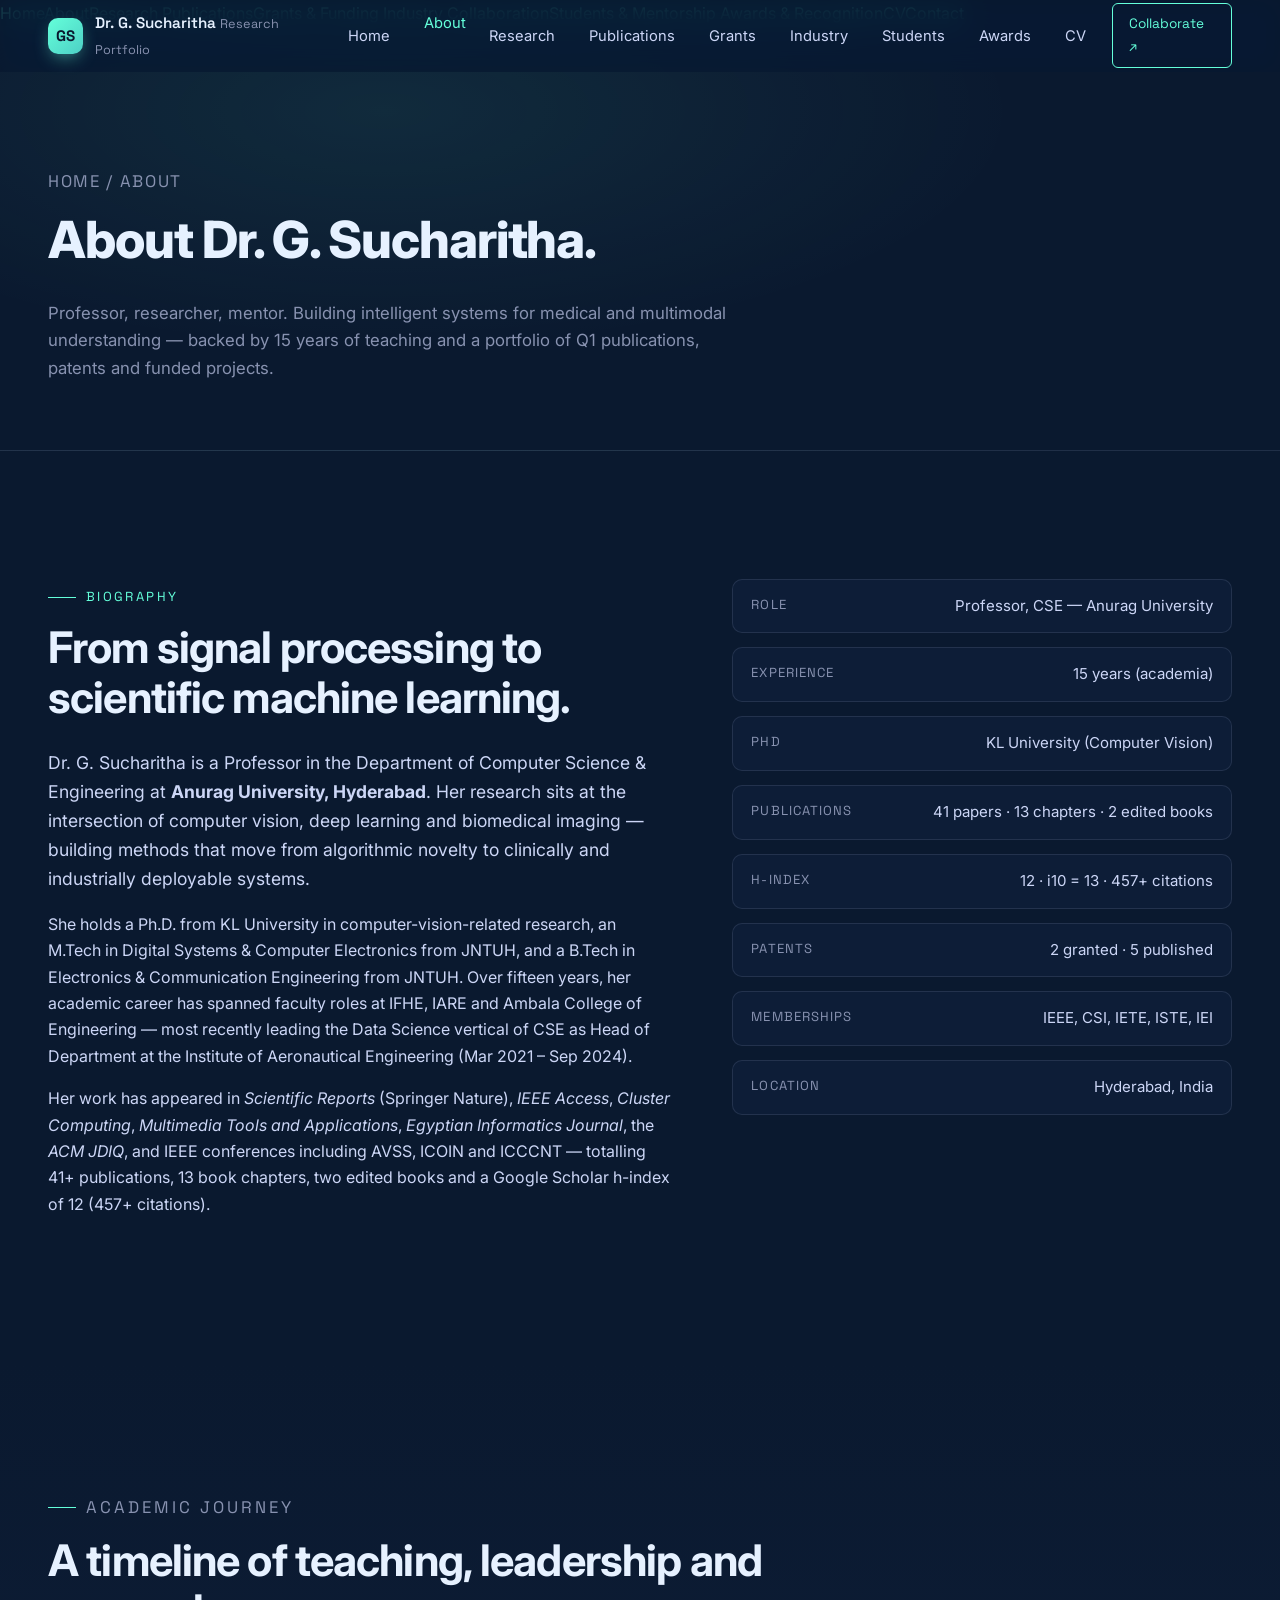
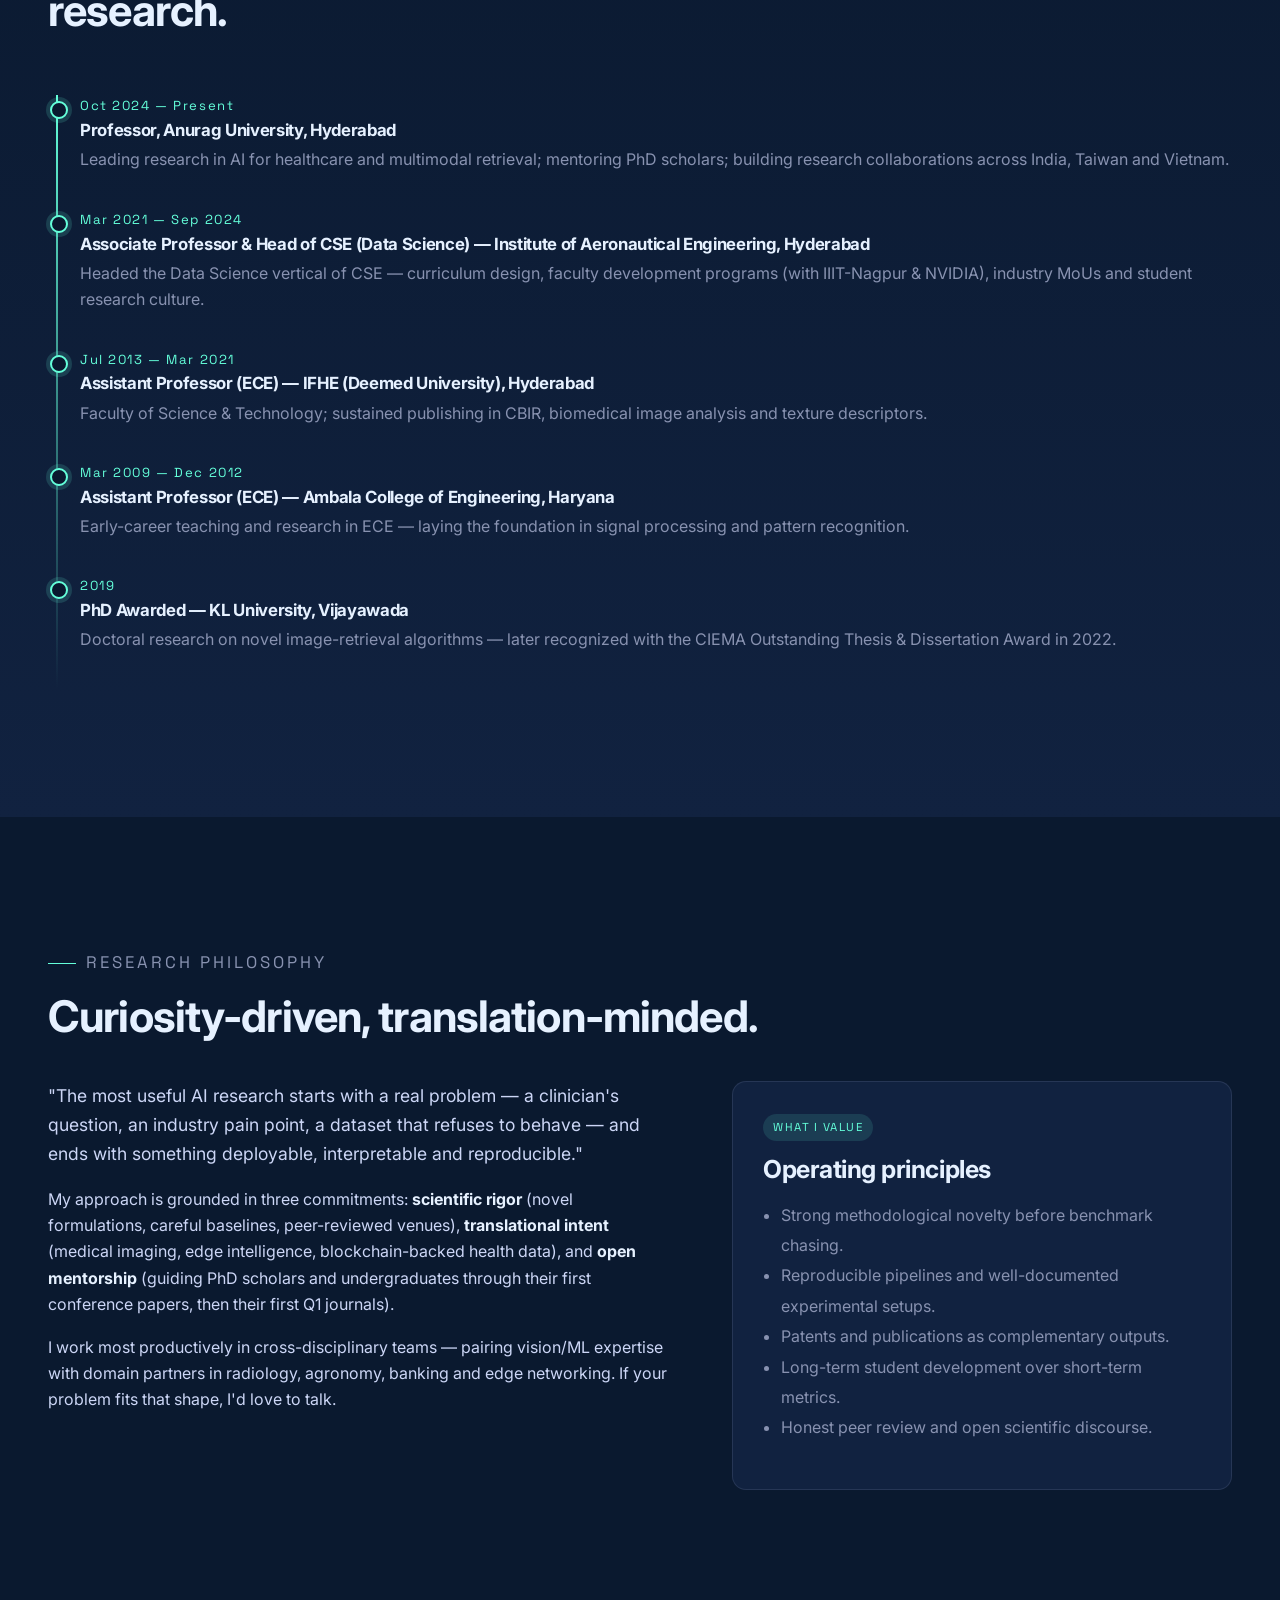
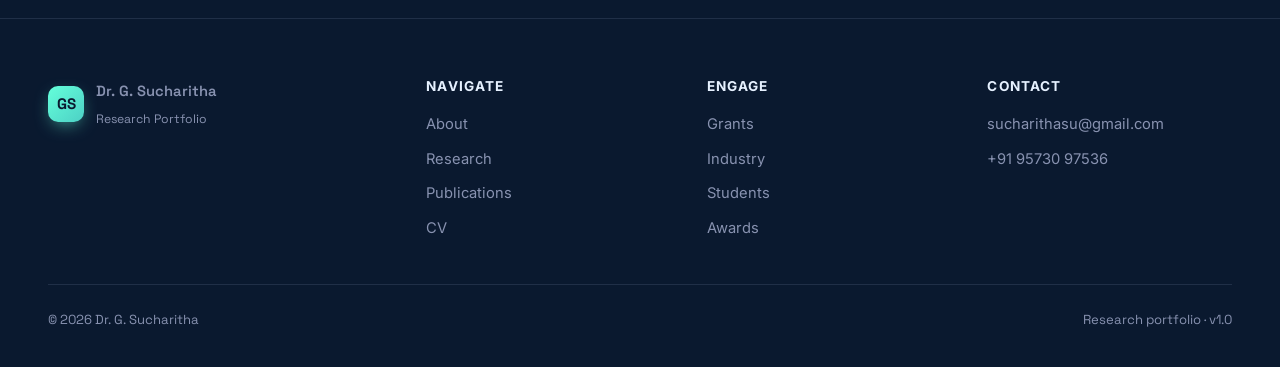
==== commit a6d4e983: "Update description for Dr. G. Sucharitha" ====
--- a/about.html
+++ b/about.html
@@ -42,7 +42,7 @@
   <div class="container">
     <p class="crumbs"><a href="index.html">Home</a> / About</p>
     <h1>About Dr. G. Sucharitha.</h1>
-    <p>Professor, researcher, mentor. Building intelligent systems for medicine and multimodal understanding — backed by 15 years of teaching and a portfolio of Q1 publications, patents and funded projects.</p>
+    <p>Professor, researcher, mentor. Building intelligent systems for medical and multimodal understanding — backed by 15 years of teaching and a portfolio of Q1 publications, patents and funded projects.</p>
   </div>
 </section>
 
